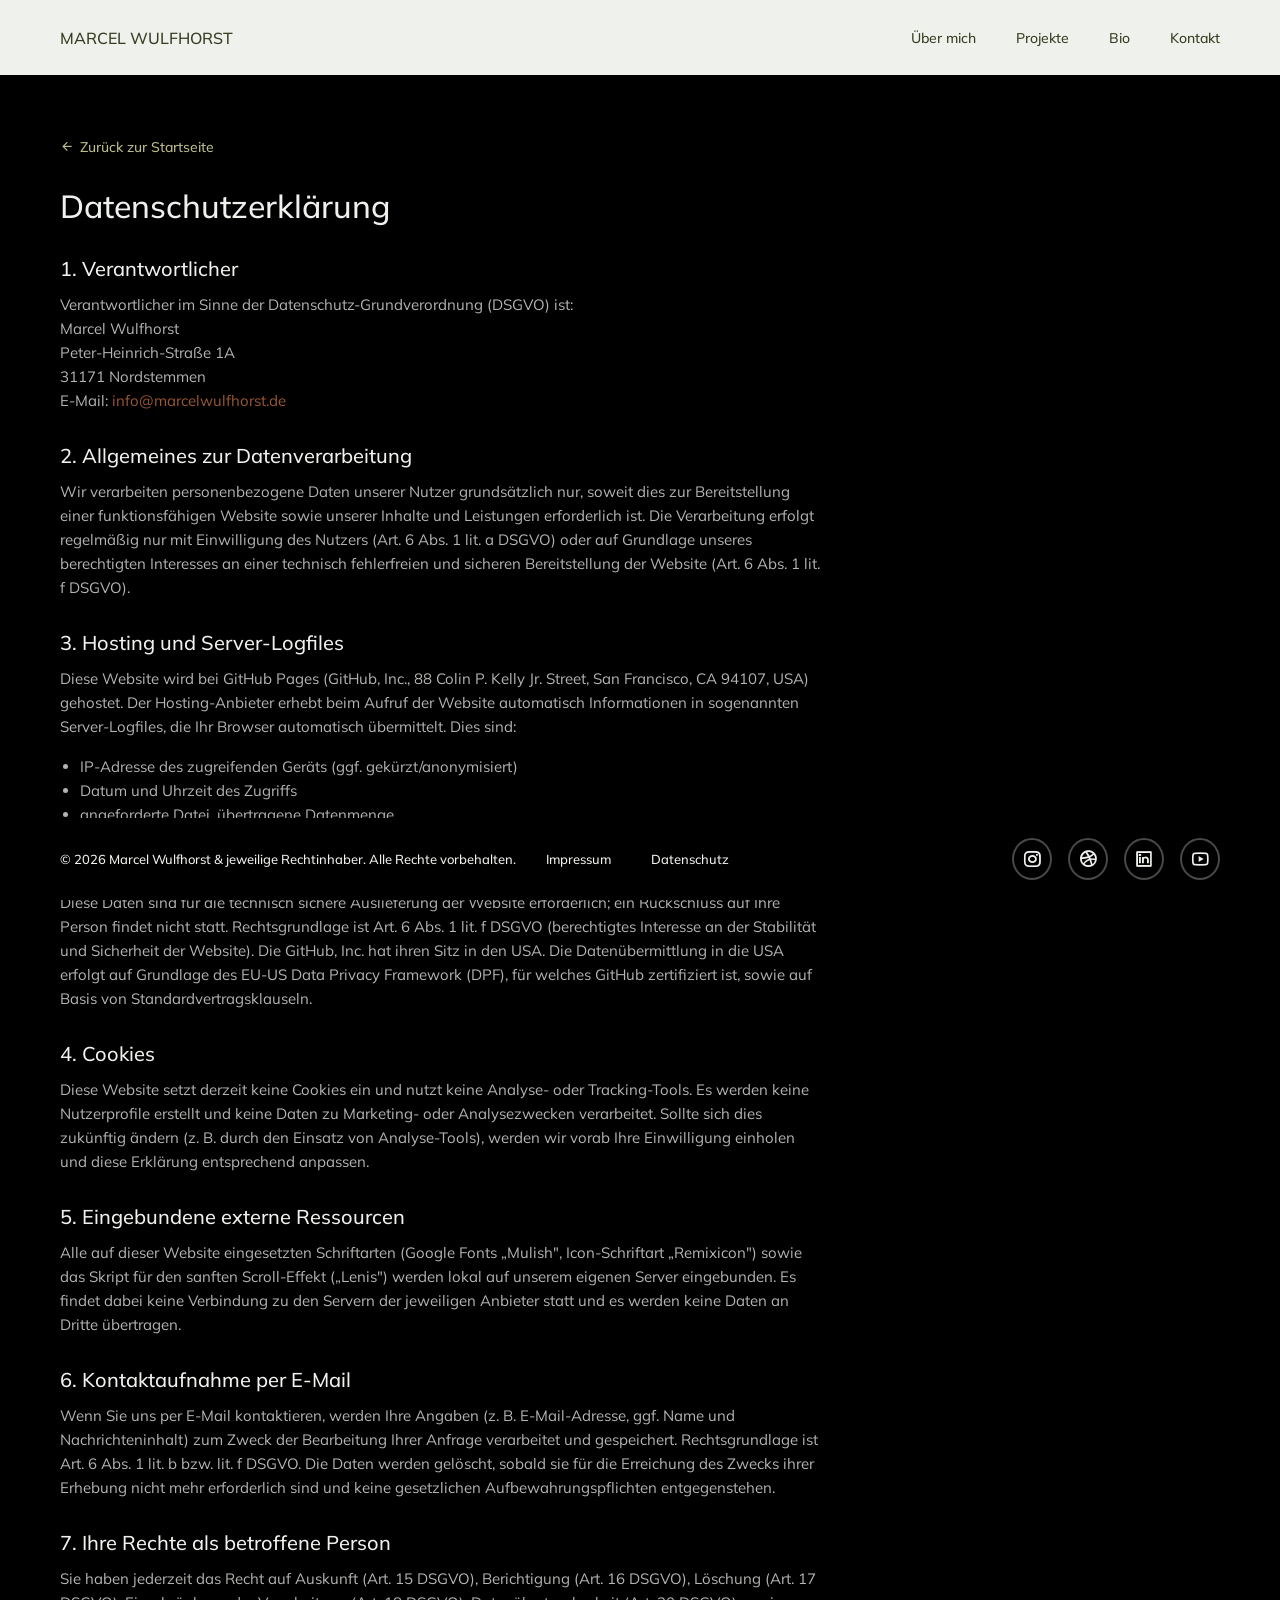
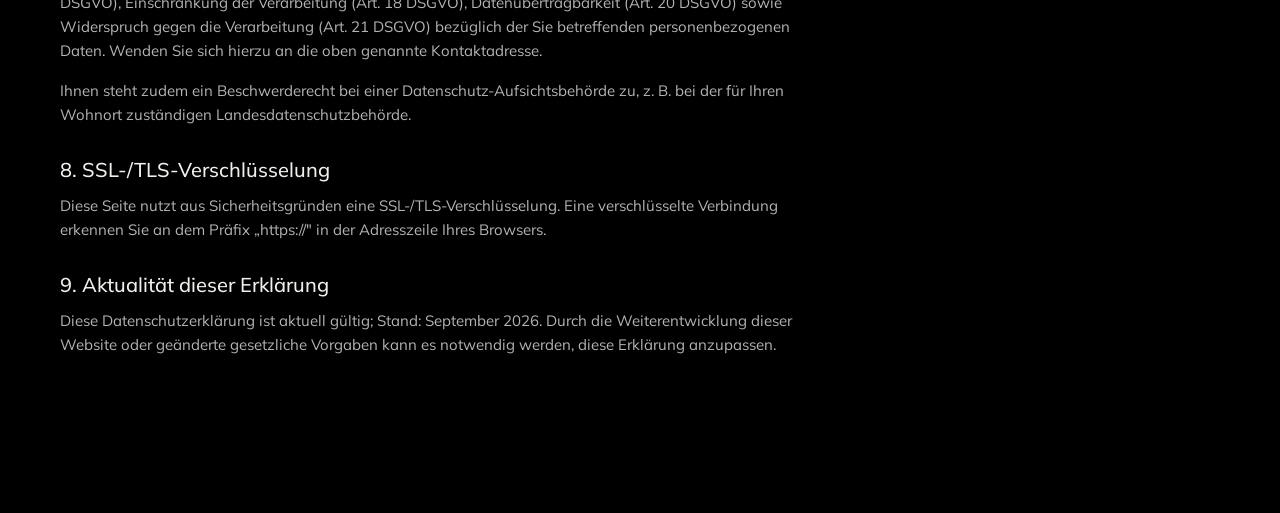
==== datenschutz.html @ 75e0c12b "Add Lenis smooth scrolling library and create Datenschutz and Impressum pages - Added lenis.min.js f" ====
<!DOCTYPE html>
<html lang="de">

<head>
    <meta charset="UTF-8">
    <meta name="viewport" content="width=device-width, initial-scale=1.0">
    <meta name="description" content="Datenschutzerklärung von Marcel Wulfhorst.">
    <link rel="stylesheet" href="assets/css/remixicon.min.css">
    <link rel="stylesheet" href="style.css">
    <title>Datenschutz | Marcel Wulfhorst</title>
</head>

<body>

    <nav class="navbar">

        <a href="index.html" class="navbar__logo">MARCEL WULFHORST</a>

        <div class="navbar__menu">
            <a href="index.html#hero" class="navbar__link">Über mich</a>
            <a href="index.html#portfolio" class="navbar__link">Projekte</a>
            <a href="index.html#career" class="navbar__link">Bio</a>
            <a href="index.html#contact" class="navbar__link">Kontakt</a>
        </div>

    </nav>

    <main>

        <section class="project-detail">

            <a href="index.html" class="project-detail__back"><i class="ri-arrow-left-line"></i> Zurück zur Startseite</a>

            <div class="project-detail__header">
                <h1>Datenschutzerklärung</h1>
            </div>

            <div class="legal-content">

                <h2>1. Verantwortlicher</h2>
                <p>
                    Verantwortlicher im Sinne der Datenschutz-Grundverordnung (DSGVO) ist:<br>
                    Marcel Wulfhorst<br>
                    Peter-Heinrich-Straße 1A<br>
                    31171 Nordstemmen<br>
                    E-Mail: <a href="mailto:info@marcelwulfhorst.de">info@marcelwulfhorst.de</a>
                </p>

                <h2>2. Allgemeines zur Datenverarbeitung</h2>
                <p>
                    Wir verarbeiten personenbezogene Daten unserer Nutzer grundsätzlich nur, soweit dies zur
                    Bereitstellung einer funktionsfähigen Website sowie unserer Inhalte und Leistungen erforderlich
                    ist. Die Verarbeitung erfolgt regelmäßig nur mit Einwilligung des Nutzers (Art. 6 Abs. 1 lit. a
                    DSGVO) oder auf Grundlage unseres berechtigten Interesses an einer technisch fehlerfreien und
                    sicheren Bereitstellung der Website (Art. 6 Abs. 1 lit. f DSGVO).
                </p>

                <h2>3. Hosting und Server-Logfiles</h2>
                <p>
                    Diese Website wird bei GitHub Pages (GitHub, Inc., 88 Colin P. Kelly Jr. Street,
                    San Francisco, CA 94107, USA) gehostet. Der Hosting-Anbieter erhebt beim Aufruf der Website
                    automatisch Informationen in sogenannten Server-Logfiles, die Ihr Browser automatisch
                    übermittelt. Dies sind:
                </p>
                <ul>
                    <li>IP-Adresse des zugreifenden Geräts (ggf. gekürzt/anonymisiert)</li>
                    <li>Datum und Uhrzeit des Zugriffs</li>
                    <li>angeforderte Datei, übertragene Datenmenge</li>
                    <li>Browsertyp und -version, verwendetes Betriebssystem</li>
                    <li>Referrer-URL (zuvor besuchte Seite)</li>
                </ul>
                <p>
                    Diese Daten sind für die technisch sichere Auslieferung der Website erforderlich; ein Rückschluss
                    auf Ihre Person findet nicht statt. Rechtsgrundlage ist Art. 6 Abs. 1 lit. f DSGVO (berechtigtes
                    Interesse an der Stabilität und Sicherheit der Website). Die GitHub, Inc. hat ihren Sitz in den
                    USA. Die Datenübermittlung in die USA erfolgt auf Grundlage des EU-US Data Privacy Framework
                    (DPF), für welches GitHub zertifiziert ist, sowie auf Basis von Standardvertragsklauseln.
                </p>

                <h2>4. Cookies</h2>
                <p>
                    Diese Website setzt derzeit keine Cookies ein und nutzt keine Analyse- oder Tracking-Tools.
                    Es werden keine Nutzerprofile erstellt und keine Daten zu Marketing- oder Analysezwecken
                    verarbeitet. Sollte sich dies zukünftig ändern (z. B. durch den Einsatz von Analyse-Tools),
                    werden wir vorab Ihre Einwilligung einholen und diese Erklärung entsprechend anpassen.
                </p>

                <h2>5. Eingebundene externe Ressourcen</h2>
                <p>
                    Alle auf dieser Website eingesetzten Schriftarten (Google Fonts „Mulish", Icon-Schriftart
                    „Remixicon") sowie das Skript für den sanften Scroll-Effekt („Lenis") werden lokal auf unserem
                    eigenen Server eingebunden. Es findet dabei keine Verbindung zu den Servern der jeweiligen
                    Anbieter statt und es werden keine Daten an Dritte übertragen.
                </p>

                <h2>6. Kontaktaufnahme per E-Mail</h2>
                <p>
                    Wenn Sie uns per E-Mail kontaktieren, werden Ihre Angaben (z. B. E-Mail-Adresse, ggf. Name und
                    Nachrichteninhalt) zum Zweck der Bearbeitung Ihrer Anfrage verarbeitet und gespeichert.
                    Rechtsgrundlage ist Art. 6 Abs. 1 lit. b bzw. lit. f DSGVO. Die Daten werden gelöscht, sobald
                    sie für die Erreichung des Zwecks ihrer Erhebung nicht mehr erforderlich sind und keine
                    gesetzlichen Aufbewahrungspflichten entgegenstehen.
                </p>

                <h2>7. Ihre Rechte als betroffene Person</h2>
                <p>
                    Sie haben jederzeit das Recht auf Auskunft (Art. 15 DSGVO), Berichtigung (Art. 16 DSGVO),
                    Löschung (Art. 17 DSGVO), Einschränkung der Verarbeitung (Art. 18 DSGVO), Datenübertragbarkeit
                    (Art. 20 DSGVO) sowie Widerspruch gegen die Verarbeitung (Art. 21 DSGVO) bezüglich der Sie
                    betreffenden personenbezogenen Daten. Wenden Sie sich hierzu an die oben genannte
                    Kontaktadresse.
                </p>
                <p>
                    Ihnen steht zudem ein Beschwerderecht bei einer Datenschutz-Aufsichtsbehörde zu, z. B. bei der
                    für Ihren Wohnort zuständigen Landesdatenschutzbehörde.
                </p>

                <h2>8. SSL-/TLS-Verschlüsselung</h2>
                <p>
                    Diese Seite nutzt aus Sicherheitsgründen eine SSL-/TLS-Verschlüsselung. Eine verschlüsselte
                    Verbindung erkennen Sie an dem Präfix „https://" in der Adresszeile Ihres Browsers.
                </p>

                <h2>9. Aktualität dieser Erklärung</h2>
                <p>
                    Diese Datenschutzerklärung ist aktuell gültig; Stand: September 2026. Durch die
                    Weiterentwicklung dieser Website oder geänderte gesetzliche Vorgaben kann es notwendig werden,
                    diese Erklärung anzupassen.
                </p>

            </div>

        </section>

    </main>

    <footer class="footer">
        <div class="footer__brand">
            <p>© 2026 Marcel Wulfhorst & jeweilige Rechtinhaber. Alle Rechte vorbehalten.</p>
            <div class="footer__links">
                <a href="impressum.html">Impressum</a>
                <a href="datenschutz.html">Datenschutz</a>
            </div>
        </div>

        <div class="hero__socials">
            <a href="#" aria-label="Instagram"><i class="ri-instagram-line"></i></a>
            <a href="#" aria-label="Dribbble"><i class="ri-dribbble-line"></i></a>
            <a href="#" aria-label="LinkedIn"><i class="ri-linkedin-box-line"></i></a>
            <a href="#" aria-label="YouTube"><i class="ri-youtube-line"></i></a>
        </div>
    </footer>

</body>

</html>
---- style.css ----
@font-face{
    font-family: "Mulish";
    font-style: normal;
    font-weight: 200 1000;
    font-display: swap;
    src: url("assets/fonts/mulish-latin-normal.woff2") format("woff2");
    unicode-range: U+0000-00FF, U+0131, U+0152-0153, U+02BB-02BC, U+02C6, U+02DA, U+02DC, U+0304, U+0308, U+0329, U+2000-206F, U+20AC, U+2122, U+2191, U+2193, U+2212, U+2215, U+FEFF, U+FFFD;
}

@font-face{
    font-family: "Mulish";
    font-style: normal;
    font-weight: 200 1000;
    font-display: swap;
    src: url("assets/fonts/mulish-latin-ext-normal.woff2") format("woff2");
    unicode-range: U+0100-02BA, U+02BD-02C5, U+02C7-02CC, U+02CE-02D7, U+02DD-02FF, U+0304, U+0308, U+0329, U+1D00-1DBF, U+1E00-1E9F, U+1EF2-1EFF, U+2020, U+20A0-20AB, U+20AD-20C0, U+2113, U+2C60-2C7F, U+A720-A7FF;
}

@font-face{
    font-family: "Mulish";
    font-style: italic;
    font-weight: 200 1000;
    font-display: swap;
    src: url("assets/fonts/mulish-latin-italic.woff2") format("woff2");
    unicode-range: U+0000-00FF, U+0131, U+0152-0153, U+02BB-02BC, U+02C6, U+02DA, U+02DC, U+0304, U+0308, U+0329, U+2000-206F, U+20AC, U+2122, U+2191, U+2193, U+2212, U+2215, U+FEFF, U+FFFD;
}

@font-face{
    font-family: "Mulish";
    font-style: italic;
    font-weight: 200 1000;
    font-display: swap;
    src: url("assets/fonts/mulish-latin-ext-italic.woff2") format("woff2");
    unicode-range: U+0100-02BA, U+02BD-02C5, U+02C7-02CC, U+02CE-02D7, U+02DD-02FF, U+0304, U+0308, U+0329, U+1D00-1DBF, U+1E00-1E9F, U+1EF2-1EFF, U+2020, U+20A0-20AB, U+20AD-20C0, U+2113, U+2C60-2C7F, U+A720-A7FF;
}

*{
    margin: 0;
    padding: 0;
    box-sizing: border-box;
    font-family: "Mulish", sans-serif;
}

html{
    scroll-behavior: smooth;
    scroll-padding-top: 90px;
}

:root{
    --project-card-radius: 5px; /* auf 0px setzen fuer eckige Ecken */
    --project-card-image-radius: 5px;
    --footer-height: 80px;
    --navbar-height: 75px;

    --bg-page: black; /* reguläre Seiten-Hintergrundfarbe */

    --c-offwhite: #EFF1ED;
    --c-near-black: #373D20;
    --c-black: #000000;
    --c-sage: #BCBD8B;
    --c-olive: #717744;
    --c-taupe: #766153;
    --c-terracotta: #995833;
}

html.anchor-loading{
    visibility: hidden;
}

/* Lenis Smooth-Scroll */
html.lenis,
html.lenis body{
    height: auto;
}

.lenis.lenis-smooth{
    scroll-behavior: auto !important;
}

.lenis.lenis-smooth [data-lenis-prevent]{
    overscroll-behavior: contain;
}

.lenis.lenis-stopped{
    overflow: hidden;
}

a{
    text-decoration: none;
    color: #1f2937; /* #1f2937 */
}

a:focus-visible,
button:focus-visible{
    outline: 2px solid var(--c-terracotta);
    outline-offset: 2px;
}

img{
    object-fit: cover;
}

html{
    background: var(--bg-page);
}

body{
    background: var(--bg-page);
    max-width: 1400px;
    margin: 0 auto;
    padding-top: var(--navbar-height);
    padding-bottom: var(--footer-height);
}

.btn{
    border: 2px solid var(--c-terracotta);
    background: var(--c-terracotta);
    color: var(--c-offwhite);
    cursor: pointer;
    border-radius: 10px;
    transition: all 0.5s ease;
}

.btn:hover{
    color: var(--c-terracotta);
    background: var(--c-offwhite);
    border-color: var(--c-terracotta);
}

.btn--secondary{
    color: var(--c-near-black);
    background: #fff;
    border: 2px solid #e5e7eb; /* #e5e7eb */
}

.btn--secondary:hover,
.hero__socials a:hover{
    border-color: var(--c-terracotta);
    background: var(--c-terracotta);
    color: var(--c-offwhite);
}

.navbar{
    display: flex;
    align-items: center;
    justify-content: space-between;
    padding: 20px 60px;
    position: fixed;
    top: 0;
    left: 0;
    right: 0;
    z-index: 100;
    min-height: var(--navbar-height);
    background: var(--c-offwhite);
}

.navbar__logo,
.navbar__link{
    color: var(--c-near-black);
}

.navbar__logo{
    display: flex;
    align-items: center;
    font-weight: 500;
    gap: 10px;
}

.navbar__logo i{
    font-size: 30px;
}

.navbar__menu,
.footer__links{
    display: flex;
    gap: 40px;
}

.navbar__link{
    font-size: 14px;
    font-weight: 500;
    transition: all 0.5s ease;
}

.footer__links a{
    font-size: 13px;
    font-weight: 500;
    color: var(--c-offwhite);
    transition: all 0.5s ease;
}

.navbar__link:hover{
    color: var(--c-terracotta);
}

.footer__links a:hover{
    color: var(--c-terracotta);
}

.navbar__actions{
    display: flex;
    align-items: center;
    gap: 20px;
}

.navbar__location h5{
    font-weight: 500;
    color: #6b7280; /* #6b7280 */
    font-size: 12px;
}

.navbar__location p{
    font-size: 11px;
    font-weight: 600;
}

.navbar__actions .btn{
    padding: 6px 10px;
    font-size: 12px;
    font-weight: 500;
}

/* ---- Hero-Panels: je ein vollflaechiges Hintergrundfoto + Verlauf ---- */
.hero-panel{
    position: relative;
    z-index: 0;
    display: flex;
    align-items: center;
    padding: 100px;
    min-height: calc(100vh - var(--navbar-height));
    color: var(--c-offwhite);
}

.hero-panel--right{
    justify-content: flex-end;
}

.hero-panel--left{
    justify-content: flex-start;
}

/* Foto (full-bleed) + optionale Verlaeufe an den Raendern
   --panel-fade-left/right/top/bottom : wie weit der Verlauf reicht (%)
   --panel-fade-strength              : wie kraeftig er ist (100% = deckend, 0% = aus)
   --panel-fill                       : Farbe des Verlaufs / Randes */
.hero-panel::before{
    content: "";
    position: absolute;
    top: 0;
    bottom: 0;
    left: 50%;
    width: 100vw;
    transform: translateX(-50%);
    --_fade: var(--panel-fill, var(--c-taupe)); /* Fallback ohne color-mix: volle Deckung */
    background-color: var(--panel-fill, var(--c-taupe));
    background-image:
        linear-gradient(to right,  var(--_fade) 0, transparent var(--panel-fade-left, 0%)),
        linear-gradient(to left,   var(--_fade) 0, transparent var(--panel-fade-right, 0%)),
        linear-gradient(to bottom, var(--_fade) 0, transparent var(--panel-fade-top, 0%)),
        linear-gradient(to top,    var(--_fade) 0, transparent var(--panel-fade-bottom, 0%)),
        var(--panel-image);
    background-size:
        100% 100%, 100% 100%, 100% 100%, 100% 100%,
        var(--panel-zoom, 130%);
    background-position:
        0 0, 0 0, 0 0, 0 0,
        calc(50% + var(--panel-shift-x, 0px)) calc(50% + var(--panel-shift-y, 0px));
    background-repeat: no-repeat;
    border-radius: 40px 40px 0 0;
    box-shadow: 0 -24px 70px rgba(0, 0, 0, 0.22);
    z-index: -2;
}

/* Intensitaet des Verlaufs (nur wo color-mix unterstuetzt wird) */
@supports (background: color-mix(in srgb, red, blue)){
    .hero-panel::before{
        --_fade: color-mix(in srgb,
            var(--panel-fill, var(--c-taupe)) var(--panel-fade-strength, 100%),
            transparent);
    }
}

/* Verlauf zur Textseite hin, damit der Text lesbar bleibt */
.hero-panel::after{
    content: "";
    position: absolute;
    top: 0;
    bottom: 0;
    left: 50%;
    width: 100vw;
    transform: translateX(-50%);
    border-radius: 40px 40px 0 0;
    z-index: -1;
}

.hero-panel--right::after{
    background:
        linear-gradient(90deg, rgba(0, 0, 0, 0) 0%, rgba(0, 0, 0, 0) 30%, rgba(0, 0, 0, 0.5) 65%, rgba(0, 0, 0, 0.82) 100%),
        rgba(0, 0, 0, 0.15);
}

.hero-panel--left::after{
    background:
        linear-gradient(270deg, rgba(0, 0, 0, 0) 0%, rgba(0, 0, 0, 0) 30%, rgba(0, 0, 0, 0.5) 65%, rgba(0, 0, 0, 0.82) 100%),
        rgba(0, 0, 0, 0.15);
}

/* Erstes Panel = Seitenanfang: oben eckig, kein Schatten nach oben */
.hero-panel:first-child::before,
.hero-panel:first-child::after{
    border-radius: 0;
}

.hero-panel:first-child::before{
    box-shadow: none;
}

.hero-panel__text{
    position: relative;
    max-width: 480px;
    text-shadow: 0 1px 24px rgba(0, 0, 0, 0.35);
}

.hero-panel__text h1,
.hero-panel__text h3{
    font-size: 32px;
    line-height: 40px;
    font-weight: 400;
    margin-bottom: 10px;
}

.hero-panel__text p{
    color: var(--c-offwhite);
    font-weight: 500;
    line-height: 24px;
    margin-bottom: 30px;
}

.hero__actions{
    display: flex;
    gap: 10px;
}

.hero__actions .btn{
    padding: 6px 20px;
    font-size: 12px;
    font-weight: 500;
}

.hero__socials{
    display: flex;
    gap: 16px;
}

.hero__socials a{
    display: flex;
    align-items: center;
    justify-content: center;
    font-size: 20px;
    border: 2px solid #e5e7eb; /* #e5e7eb */
    padding: 8px;
    border-radius: 50%;
    transition: all 0.5s ease;
}

.showcase{
    position: relative;
    z-index: 0;
    padding: 100px 100px 110px;
}

.showcase::before{
    content: "";
    position: absolute;
    top: 0;
    bottom: 0;
    left: 50%;
    width: 100vw;
    transform: translateX(-50%);
    background: var(--c-black);
    z-index: -1;
}

.showcase__header{
    display: flex;
    align-items: center;
    justify-content: space-between;
    margin-bottom: 36px;
}

.showcase__header h3{
    font-size: 28px;
    font-weight: 400;
    color: var(--c-offwhite);
}

.showcase__header .btn{
    font-size: 13px;
    padding: 5px 16px;
    color: #fff; /* #fff */
    background: #1f2937; /* #1f2937 */
    border-color: #1f2937; /* #1f2937 */
}

.showcase_categories .category:first-child{
    margin-bottom: 100px;
}

.category__header{
    display: flex;
    align-items: center;
}

.category__title{
    width: 50%;
    display: flex;
    align-items: center;
}

.category__title{
    gap: 12px;
}

.category__title h4{
    font-size: 22px;
    font-weight: 400;
}

.category__title i{
    background: #fff; /* #fff */
    display: flex;
    align-items: center;
    justify-content: center;
    padding: 10px;
    border-radius: 50%;
    box-shadow: 0 10px 30px rgba(0, 0, 0, 0.1);
}

.category__projects{
    margin-top: 40px;
    display: flex;
    flex-wrap: wrap;
    gap: 20px;
}

.project-card{
    position: relative;
    display: flex;
    flex-direction: column;
    align-items: stretch;
    gap: 0;
    width: calc(25% - 15px);
    min-height: 320px;
    padding: 20px;
    background: #fff;
    border: 1px solid #e5e7eb;
    border-radius: var(--project-card-radius);
    box-shadow: 0 10px 30px rgba(0, 0, 0, 0.1);
    overflow: hidden;
    transition: transform 0.3s ease, box-shadow 0.3s ease, background 0.3s ease;
}

.project-card:hover{
    transform: translateY(-4px);
    background: var(--c-terracotta);
    border-color: var(--c-terracotta);
    box-shadow: 0 14px 34px rgba(0, 0, 0, 0.2);
}

.project-card__image{
    width: 100%;
    height: 220px;
    flex-shrink: 0;
    margin-bottom: 20px;
    border-radius: var(--project-card-image-radius);
    object-fit: cover;
    object-position: top center;
    border: 1px solid #e5e7eb;
}

.project-card__body{
    flex: 1;
    min-width: 0;
    display: flex;
    flex-direction: column;
}

.project-card__info{
    display: flex;
    align-items: center;
    justify-content: space-between;
    gap: 6px;
    margin-bottom: 8px;
}

.project-card__info h5{
    font-size: 17px;
    line-height: 24px;
    font-weight: 500;
    transition: color 0.3s ease;
}

.project-card__info p{
    font-size: 12px;
    color: #6b7280;
    font-weight: 500;
    transition: color 0.3s ease;
}

.project-card:hover .project-card__info h5,
.project-card:hover .project-card__info p,
.project-card:hover .project-card__desc{
    color: var(--c-offwhite);
}

.project-card__desc{
    font-size: 13px;
    line-height: 20px;
    color: #7a7a7a;
    margin-bottom: 0;
    transition: color 0.3s ease;
}

.career{
    position: relative;
    z-index: 0;
    padding: 96px 100px 100px;
    display: flex;
    align-items: center;
    gap: 100px;
    color: var(--c-offwhite);
}

.career::before{
    content: "";
    position: absolute;
    top: 0;
    bottom: 0;
    left: 50%;
    width: 100vw;
    transform: translateX(-50%);
    background: var(--c-near-black);
    z-index: -1;
}

.career__jobs,
.career__awards{
    width: 50%;
    display: flex;
    flex-direction: column;
    gap: 20px;
}

.career h3{
    font-size: 32px;
    font-weight: 400;
    margin-bottom: 20px;
}

.job,
.award{
    display: flex;
    align-items: center;
    gap: 20px;
    padding-bottom: 20px;
    border-bottom: 2px solid rgba(239, 241, 237, 0.2);
}

.job i,
.award div i{
    font-size: 20px;
    padding: 10px;
    background: #fff;
    color: var(--c-terracotta);
    border-radius: 10px;
    font-weight: bold;
    box-shadow: 0 10px 30px rgba(0, 0, 0, 0.1);
}

.award{
    justify-content: space-between;
}

.award > div{
    display: flex;
    align-items: center;
    gap: 20px;
}

.job__info h5,
.award__info h5{
    font-size: 15px;
    font-weight: 500;
}

.job__info h5 span,
.award__info h5 span{
    font-weight: 600;
}

.job__info p,
.award__info p{
    font-size: 13px;
    color: rgba(239, 241, 237, 0.75);
    font-weight: 500;
}

.award a{
    display: inline-flex;
    align-items: center;
    justify-content: center;
    padding: 6px;
    border-radius: 50%;
    transition: background 0.3s ease;
}

.award a i{
    font-size: 24px;
    color: var(--c-offwhite);
}

.award a:hover{
    background: var(--c-terracotta);
}

.contact{
    position: relative;
    z-index: 0;
    text-align: center;
    padding: 96px 60px 80px;
    color: var(--c-offwhite);
}

.contact::before{
    content: "";
    position: absolute;
    top: 0;
    bottom: 0;
    left: 50%;
    width: 100vw;
    transform: translateX(-50%);
    background: var(--c-black);
    z-index: -1;
}

/* ---- Sticky-Stack: Panels stapeln sich beim Scrollen uebereinander ---- */
main > .hero-panel,
main > .showcase,
main > .career,
main > .contact{
    position: sticky;
    top: var(--navbar-height);
    transform-origin: center top;
}

.showcase::before,
.career::before,
.contact::before{
    border-radius: 40px 40px 0 0;
    box-shadow: 0 -24px 70px rgba(0, 0, 0, 0.22);
}

/* Das Zuruecktreten (scale) nur, wenn Bewegung ok ist */
@media (prefers-reduced-motion: no-preference){
    main > .hero-panel,
    main > .showcase,
    main > .career,
    main > .contact{
        transform: scale(calc(1 - 0.045 * var(--stack-p, 0)));
    }
}

/* ---- Scroll-Reveal ---- */
.reveal{
    opacity: 0;
    transform: translateY(34px);
    transition: opacity 0.7s cubic-bezier(0.22, 1, 0.36, 1),
                transform 0.7s cubic-bezier(0.22, 1, 0.36, 1);
    transition-delay: var(--reveal-delay, 0s);
    will-change: opacity, transform;
}

.reveal.is-visible{
    opacity: 1;
    transform: none;
}

@media (prefers-reduced-motion: reduce){
    .reveal{
        opacity: 1;
        transform: none;
        transition: none;
    }
}

.contact h5{
    font-size: 32px;
    line-height: 40px;
    font-weight: 400;
    margin-bottom: 10px;
}

.contact h2{
    color: var(--c-offwhite);
    font-size: 15px;
    font-weight: 500;
    line-height: 24px;
    margin-bottom: 30px;
}

.contact h2 a{
    color: inherit;
}

.contact h2 a:hover{
    color: var(--c-sage);
    text-decoration: underline;
}

.contact .btn{
    padding: 6px 20px;
    border: 2px solid #1f2937;
    color: #fff;
    background: #1f2937;
    margin-bottom: 14px;
}

.contact p{
    color: #6b7280;
    font-size: 14px;
    font-weight: 500;
}

.contact p span{
    color: #1f2937;
    font-weight: 600;
    font-size: 13px;
}

.footer{
    padding: 20px 60px;
    display: flex;
    align-items: center;
    justify-content: space-between;
    position: fixed;
    bottom: 0;
    left: 0;
    right: 0;
    z-index: 100;
    min-height: var(--footer-height);
    background: var(--c-black);
}

.footer .hero__socials a{
    color: var(--c-offwhite);
    border-color: rgba(239, 241, 237, 0.3);
}

.footer__brand{
    display: flex;
    align-items: flex-end;
    flex-wrap: wrap;
    gap: 30px;
    row-gap: 6px;
}

.footer__brand p{
    font-size: 13px;
    color: var(--c-offwhite);
    font-weight: 500;
}

@media screen and (max-width: 1230px) {

    .hero-panel__text h1,
    .hero-panel__text h3{
        font-size: 30px;
    }

    .hero-panel__text p{
        font-size: 15px;
        line-height: 22px;
    }

    .category__title{
        width: 100%;
    }

}

@media screen and (max-width: 992px) {
    
    .navbar{
        padding: 20px 30px;
    }

    .hero-panel{
        padding: 100px 30px;
    }

    .hero-panel__text h1,
    .hero-panel__text h3{
        font-size: 22px;
        line-height: 34px;
    }

    .hero-panel__text p{
        font-size: 13px;
        line-height: 20px;
    }

    .category__title,
    .career__jobs,
    .career__awards{
        width: 100%;
    }

    .showcase{
        padding: 90px 30px 100px;
    }

    .project-card{
        width: calc(50% - 10px);
    }

    .category__header{
        flex-direction: column;
    }

    .category__title{
        margin-bottom: 20px;
    }

    .career{
        padding: 90px 30px 90px;
        flex-direction: column;
        gap: 60px;
    }

    .footer{
        padding: 20px 30px;
    }

}


@media screen and (max-width: 768px) {
    
    .navbar__actions{
        display: none;
    }

    .hero-panel{
        padding: 90px 24px calc(28px + var(--footer-height));
        align-items: flex-end;
        justify-content: flex-start;
    }

    .hero-panel::before{
        background-size:
            100% 100%, 100% 100%, 100% 100%, 100% 100%,
            var(--panel-zoom-mobile, cover);
        background-position:
            0 0, 0 0, 0 0, 0 0,
            calc(50% + var(--panel-shift-x-mobile, 0px)) calc(50% + var(--panel-shift-y-mobile, 0px));
    }

    .hero-panel__text{
        max-width: 100%;
    }

    /* auf schmalen Screens: Verlauf von unten, Text unten */
    .hero-panel--right::after,
    .hero-panel--left::after{
        background:
            linear-gradient(180deg, rgba(0, 0, 0, 0) 0%, rgba(0, 0, 0, 0.35) 45%, rgba(0, 0, 0, 0.92) 100%),
            rgba(0, 0, 0, 0.15);
    }

    .hero-panel::before,
    .hero-panel::after,
    .showcase::before,
    .career::before,
    .contact::before{
        border-radius: 28px 28px 0 0;
    }

    .hero-panel:first-child::before,
    .hero-panel:first-child::after{
        border-radius: 0;
    }

    .showcase__header h3{
        font-size: 24px;
    }

    .category__title h4{
        font-size: 20px;
    }

    .project-card{
        width: 100%;
        height: auto;
    }

    .project-card__image{
        height: 220px;
    }

    .career h3{
        font-size: 26px;
    }

    :root{
        --footer-height: 150px;
    }

    .footer{
        flex-direction: column-reverse;
        gap: 16px;
    }

    .footer__brand{
        flex-direction: column;
        align-items: flex-start;
        gap: 6px;
    }

    .footer__links{
        gap: 20px;
    }

}

.project-detail{
    position: relative;
    z-index: 0;
    margin-top: calc(-1 * var(--navbar-height));
    margin-bottom: calc(-1 * var(--footer-height));
    padding: calc(60px + var(--navbar-height)) 60px calc(60px + var(--footer-height));
    color: var(--c-offwhite);
}

.project-detail::before{
    content: "";
    position: absolute;
    top: 0;
    bottom: 0;
    left: 50%;
    width: 100vw;
    transform: translateX(-50%);
    background: var(--c-black);
    z-index: -1;
}

.project-detail__back{
    display: inline-flex;
    align-items: center;
    gap: 6px;
    font-size: 14px;
    font-weight: 500;
    color: var(--c-sage);
    margin-bottom: 30px;
    transition: color 0.3s ease;
}

.project-detail__back:hover{
    color: var(--c-terracotta);
}

.project-detail__header{
    margin-bottom: 30px;
}

.project-detail__header h1{
    font-size: 32px;
    font-weight: 500;
    margin-bottom: 8px;
}

.project-detail__date{
    font-size: 14px;
    color: var(--c-sage);
    font-weight: 500;
}

.project-detail__body{
    display: flex;
    align-items: flex-start;
    gap: 40px;
    margin-bottom: 40px;
}

.project-detail__gallery{
    display: grid;
    grid-template-columns: 1fr;
    gap: 20px;
    flex: 0 0 45%;
}

.project-detail__gallery img{
    width: 100%;
    height: 320px;
    border-radius: 10px;
    object-fit: cover;
    object-position: top center;
    border: 1px solid rgba(239, 241, 237, 0.2);
}

.project-detail__video{
    position: relative;
    width: 100%;
    padding-top: 56.25%;
    border-radius: 10px;
    overflow: hidden;
    background: var(--c-near-black);
    margin-bottom: 40px;
}

.project-detail__video iframe{
    position: absolute;
    inset: 0;
    width: 100%;
    height: 100%;
    border: none;
}

.project-detail__content{
    flex: 1;
    max-width: none;
}

.project-detail__content h2,
.project-detail__gallery h2{
    font-size: 20px;
    font-weight: 500;
    margin: 30px 0 12px;
}

.project-detail__content p,
.project-detail__gallery p{
    font-size: 15px;
    line-height: 24px;
    color: rgba(239, 241, 237, 0.75);
    margin-bottom: 16px;
}

.project-detail__content ul,
.project-detail__gallery ul{
    margin: 0 0 16px 20px;
    color: rgba(239, 241, 237, 0.75);
    font-size: 15px;
    line-height: 24px;
}

.legal-content{
    max-width: 760px;
}

.legal-content h2{
    font-size: 20px;
    font-weight: 500;
    margin: 30px 0 12px;
}

.legal-content h2:first-child{
    margin-top: 0;
}

.legal-content h3{
    font-size: 16px;
    font-weight: 600;
    color: var(--c-offwhite);
    margin: 20px 0 8px;
}

.legal-content p{
    font-size: 15px;
    line-height: 24px;
    color: rgba(239, 241, 237, 0.75);
    margin-bottom: 16px;
}

.legal-content ul{
    margin: 0 0 16px 20px;
    color: rgba(239, 241, 237, 0.75);
    font-size: 15px;
    line-height: 24px;
}

.legal-content a{
    color: var(--c-terracotta);
}

.legal-content a:hover{
    text-decoration: underline;
}

.legal-content strong{
    color: var(--c-offwhite);
}

@media screen and (max-width: 768px) {

    .project-detail{
        padding: calc(40px + var(--navbar-height)) 30px calc(40px + var(--footer-height));
    }

    .project-detail__body{
        flex-direction: column;
    }

    .project-detail__gallery{
        flex: 1;
        width: 100%;
    }

    .project-detail__gallery img{
        height: 220px;
    }
}
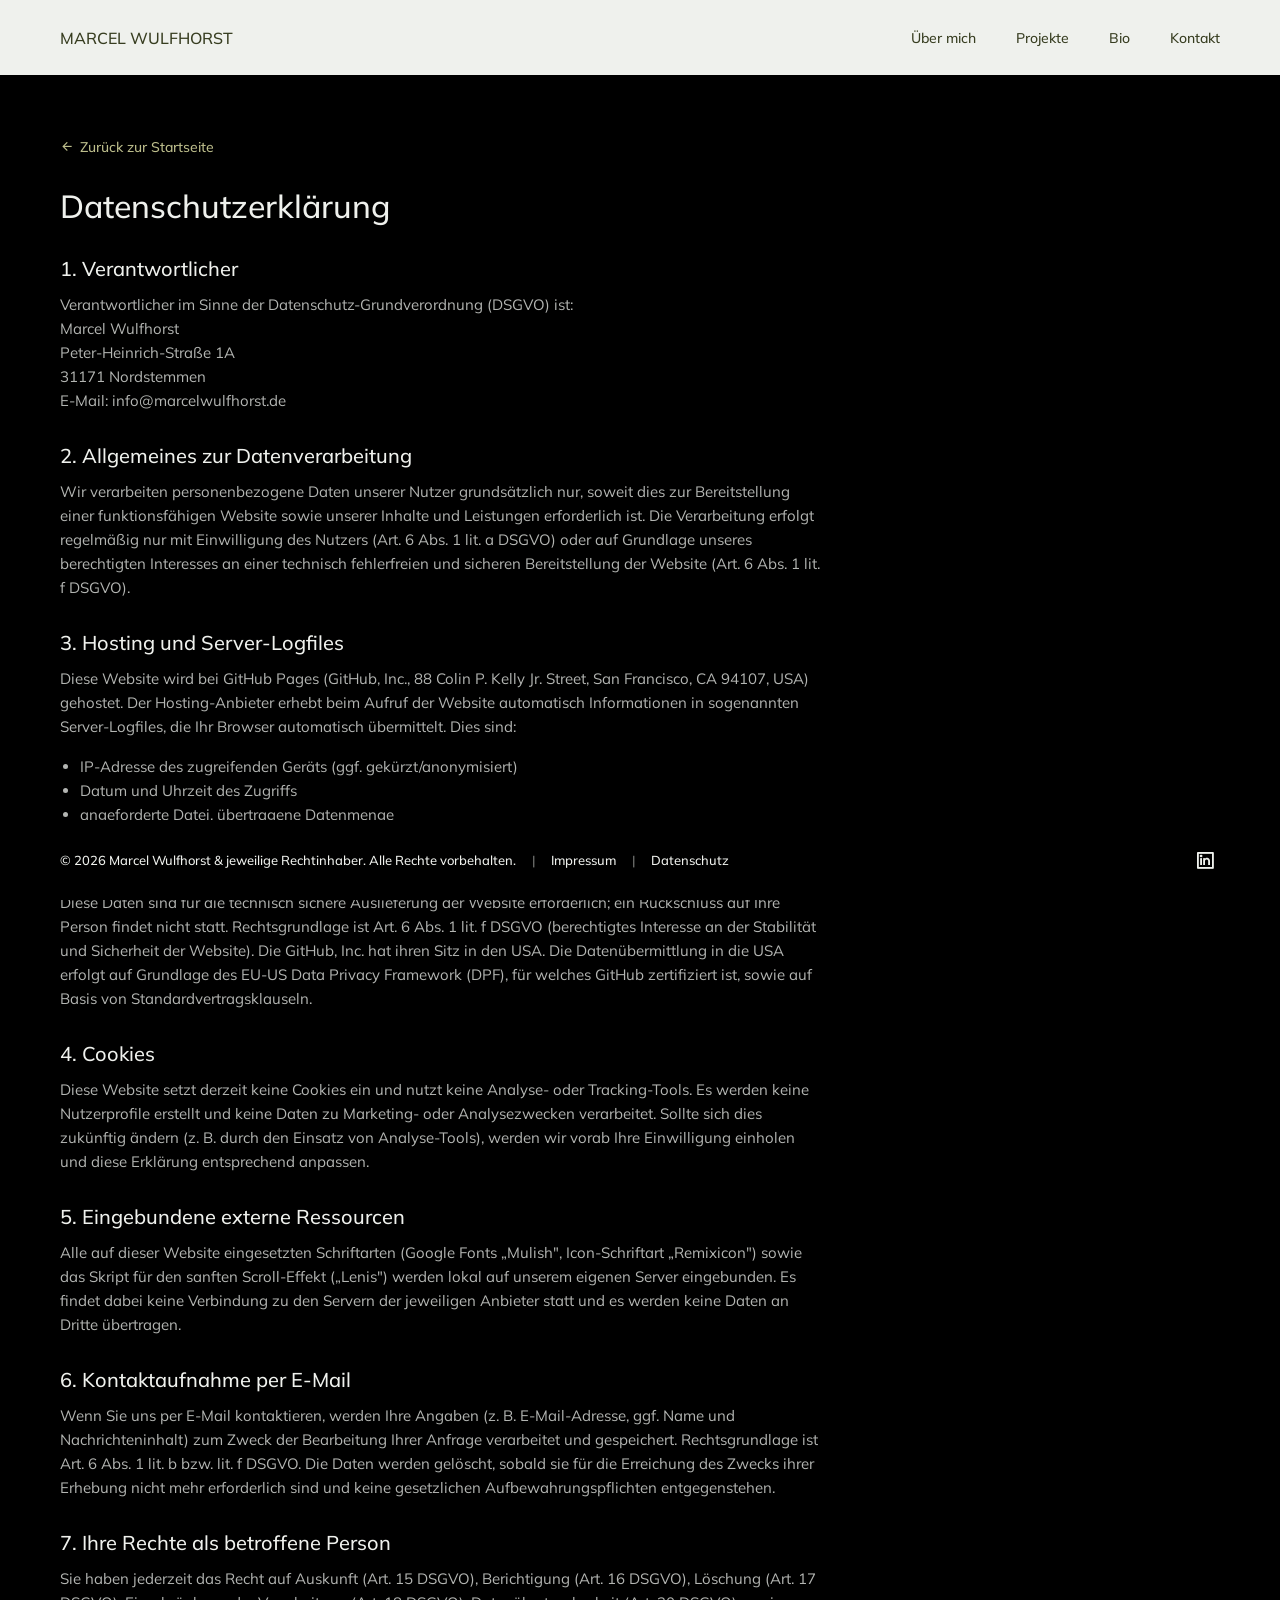
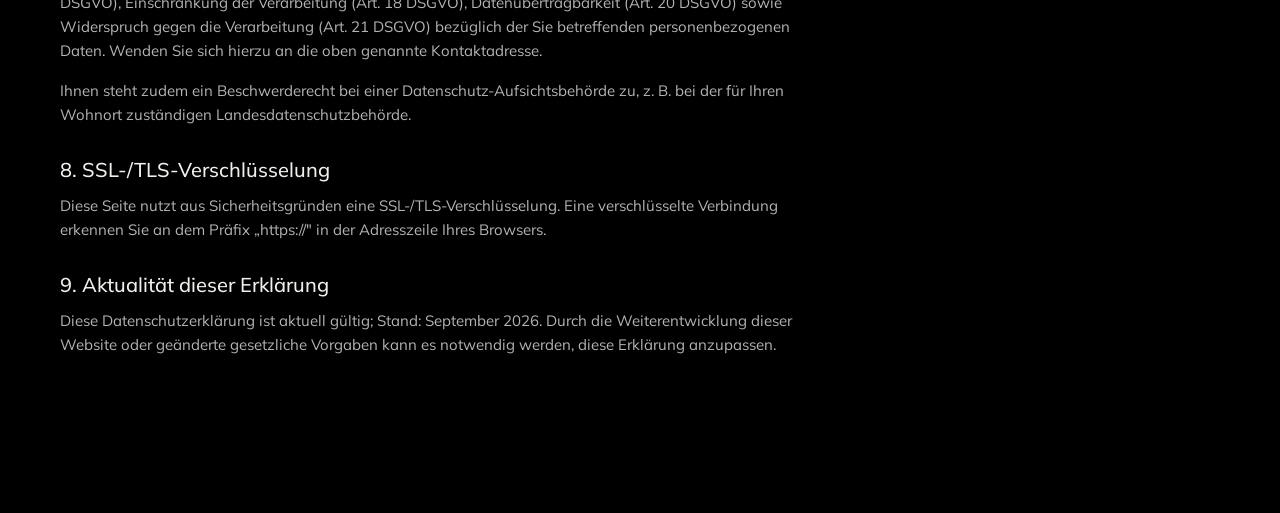
==== commit dc0a114d: "Refine footer, career section and project pages - Footer: pipe separators, only LinkedIn icon (linke" ====
--- a/datenschutz.html
+++ b/datenschutz.html
@@ -144,10 +144,7 @@
         </div>
 
         <div class="hero__socials">
-            <a href="#" aria-label="Instagram"><i class="ri-instagram-line"></i></a>
-            <a href="#" aria-label="Dribbble"><i class="ri-dribbble-line"></i></a>
-            <a href="#" aria-label="LinkedIn"><i class="ri-linkedin-box-line"></i></a>
-            <a href="#" aria-label="YouTube"><i class="ri-youtube-line"></i></a>
+            <a href="https://www.linkedin.com/in/marcel-wulfhorst/" target="_blank" rel="noopener" aria-label="LinkedIn"><i class="ri-linkedin-box-line"></i></a>
         </div>
     </footer>
 
--- a/style.css
+++ b/style.css
@@ -1,3 +1,18 @@
+/*
+ * Hover-Farben – Regel nach Funktion:
+ *
+ * Terrakotta (--c-terracotta): Navigation & Bedienelemente
+ *   Header-Logo und Menülinks, Buttons, Projektkarten, Footer-Links,
+ *   Social-Icons, "Zurück"-Links. Effekt: Text- bzw. Flächenfarbe.
+ *
+ * Salbei (--c-sage): Links im Fließtext
+ *   z. B. Mail-Adresse im Kontakt-Bereich, Links in Impressum/Datenschutz.
+ *   Effekt: Farbe + Unterstreichung.
+ *
+ * Kontrast: Terrakotta auf hellem Grund 4.9:1, auf Schwarz 3.8:1 (bewusst
+ * in Kauf genommen), auf --c-near-black nur 2.1:1 – dort Salbei (5.8:1).
+ */
+
 @font-face{
     font-family: "Mulish";
     font-style: normal;
@@ -176,12 +191,20 @@
     gap: 40px;
 }
 
+.footer__links{
+    gap: 16px;
+}
+
 .navbar__link{
     font-size: 14px;
     font-weight: 500;
     transition: all 0.5s ease;
 }
 
+.navbar__logo{
+    transition: all 0.5s ease;
+}
+
 .footer__links a{
     font-size: 13px;
     font-weight: 500;
@@ -189,6 +212,7 @@
     transition: all 0.5s ease;
 }
 
+.navbar__logo:hover,
 .navbar__link:hover{
     color: var(--c-terracotta);
 }
@@ -524,10 +548,13 @@
 .career{
     position: relative;
     z-index: 0;
-    padding: 96px 100px 100px;
-    display: flex;
-    align-items: center;
-    gap: 100px;
+    padding: 100px;
+    /* Zwei gleich breite Spalten, als Gruppe mittig */
+    display: grid;
+    grid-template-columns: repeat(2, minmax(0, 340px));
+    justify-content: center;
+    align-items: start;
+    column-gap: 140px;
     color: var(--c-offwhite);
 }
 
@@ -545,7 +572,6 @@
 
 .career__jobs,
 .career__awards{
-    width: 50%;
     display: flex;
     flex-direction: column;
     gap: 20px;
@@ -563,28 +589,61 @@
     align-items: center;
     gap: 20px;
     padding-bottom: 20px;
-    border-bottom: 2px solid rgba(239, 241, 237, 0.2);
-}
-
-.job i,
+}
+
+.job:last-child,
+.award:last-child{
+    padding-bottom: 0;
+}
+
+/* Berufserfahrung als Zeitstrahl: Punkt + senkrechte Linie zur nächsten Station */
+.career__jobs .job{
+    position: relative;
+    align-items: flex-start;
+    padding-left: 36px;
+}
+
+.career__jobs .job::before{
+    content: "";
+    position: absolute;
+    left: 6px;
+    top: 24px;
+    bottom: -18px;
+    width: 2px;
+    background: rgba(239, 241, 237, 0.2);
+}
+
+.career__jobs .job:last-child::before{
+    display: none;
+}
+
+.job__dot{
+    position: absolute;
+    left: 0;
+    top: 4px;
+    width: 14px;
+    height: 14px;
+    border-radius: 50%;
+    border: 2px solid var(--c-terracotta);
+    background: var(--c-near-black);
+}
+
+.job--current .job__dot{
+    background: var(--c-terracotta);
+}
+
+/* Zusatzqualifikationen passend zum Zeitstrahl: freistehende Icons, gleiche Texteinrückung (20px + 16px = 36px) */
 .award div i{
+    width: 20px;
     font-size: 20px;
-    padding: 10px;
-    background: #fff;
+    line-height: 20px;
     color: var(--c-terracotta);
-    border-radius: 10px;
-    font-weight: bold;
-    box-shadow: 0 10px 30px rgba(0, 0, 0, 0.1);
-}
-
-.award{
-    justify-content: space-between;
 }
 
 .award > div{
     display: flex;
-    align-items: center;
-    gap: 20px;
+    align-items: flex-start;
+    gap: 16px;
 }
 
 .job__info h5,
@@ -603,24 +662,6 @@
     font-size: 13px;
     color: rgba(239, 241, 237, 0.75);
     font-weight: 500;
-}
-
-.award a{
-    display: inline-flex;
-    align-items: center;
-    justify-content: center;
-    padding: 6px;
-    border-radius: 50%;
-    transition: background 0.3s ease;
-}
-
-.award a i{
-    font-size: 24px;
-    color: var(--c-offwhite);
-}
-
-.award a:hover{
-    background: var(--c-terracotta);
 }
 
 .contact{
@@ -751,16 +792,25 @@
     background: var(--c-black);
 }
 
+/* Footer-Icons ohne Kreis – unsichtbare Klickfläche, Hover wie die Footer-Links */
 .footer .hero__socials a{
     color: var(--c-offwhite);
-    border-color: rgba(239, 241, 237, 0.3);
+    border: none;
+    border-radius: 0;
+    padding: 4px;
+    font-size: 22px;
+}
+
+.footer .hero__socials a:hover{
+    background: none;
+    color: var(--c-terracotta);
 }
 
 .footer__brand{
     display: flex;
     align-items: flex-end;
     flex-wrap: wrap;
-    gap: 30px;
+    gap: 16px;
     row-gap: 6px;
 }
 
@@ -768,6 +818,21 @@
     font-size: 13px;
     color: var(--c-offwhite);
     font-weight: 500;
+}
+
+/* Pipe-Trenner: © … | Impressum | Datenschutz */
+.footer__brand p::after,
+.footer__links a + a::before{
+    content: "|";
+    color: rgba(239, 241, 237, 0.5);
+}
+
+.footer__brand p::after{
+    margin-left: 16px;
+}
+
+.footer__links a + a::before{
+    margin-right: 16px;
 }
 
 @media screen and (max-width: 1230px) {
@@ -833,8 +898,8 @@
 
     .career{
         padding: 90px 30px 90px;
-        flex-direction: column;
-        gap: 60px;
+        grid-template-columns: minmax(0, 1fr);
+        row-gap: 60px;
     }
 
     .footer{
@@ -926,8 +991,9 @@
         gap: 6px;
     }
 
-    .footer__links{
-        gap: 20px;
+    /* Copyright steht mobil in eigener Zeile – dort kein Trenner */
+    .footer__brand p::after{
+        display: none;
     }
 
 }
@@ -1053,6 +1119,26 @@
     line-height: 24px;
 }
 
+/* Hinweis zu den Rechten am Projekt (unter dem Projektinhalt) */
+.project-detail__notice{
+    display: flex;
+    align-items: flex-start;
+    gap: 12px;
+    margin-top: 40px;
+    padding-top: 20px;
+    border-top: 2px solid rgba(239, 241, 237, 0.2);
+    font-size: 13px;
+    line-height: 20px;
+    font-weight: 500;
+    color: rgba(239, 241, 237, 0.6);
+}
+
+.project-detail__notice i{
+    font-size: 18px;
+    line-height: 20px;
+    color: var(--c-terracotta);
+}
+
 .legal-content{
     max-width: 760px;
 }
@@ -1088,11 +1174,13 @@
     line-height: 24px;
 }
 
+/* Gleicher Link-Effekt wie im Kontakt-Bereich der Startseite */
 .legal-content a{
-    color: var(--c-terracotta);
+    color: inherit;
 }
 
 .legal-content a:hover{
+    color: var(--c-sage);
     text-decoration: underline;
 }
 
